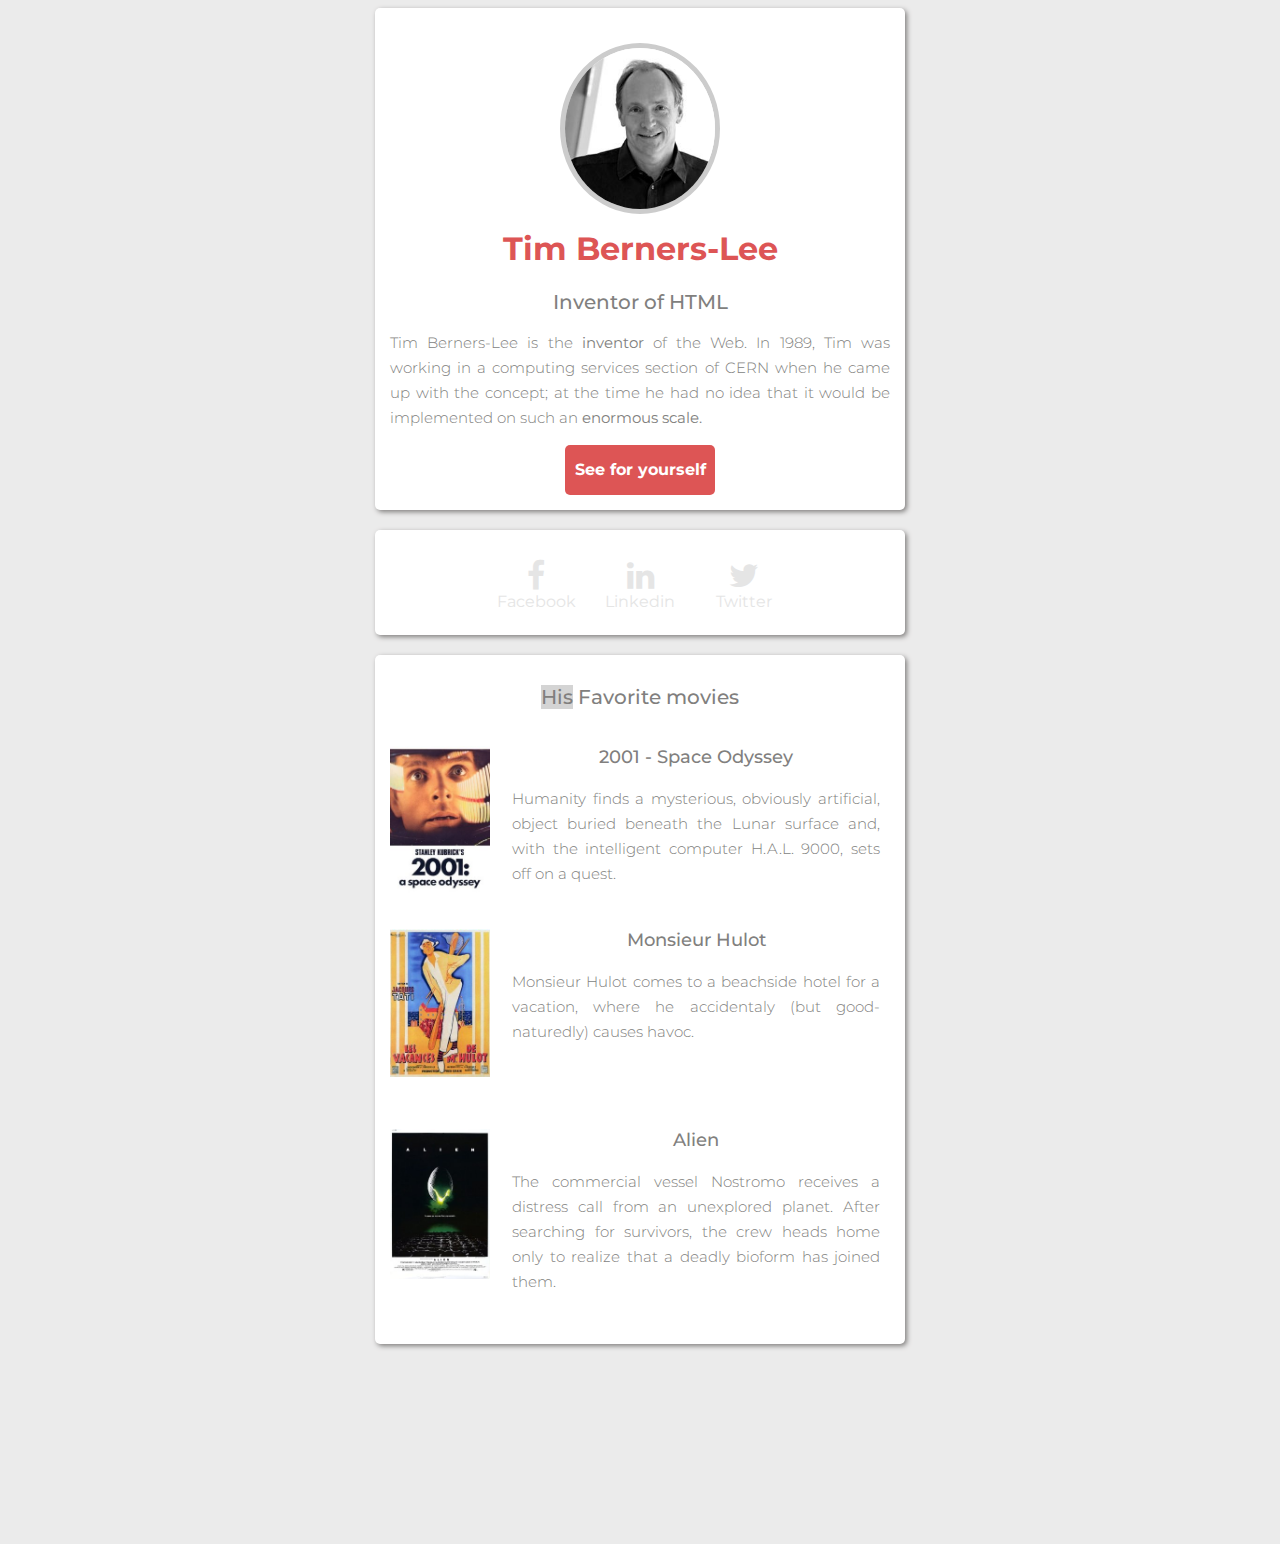
==== docs/index.html @ cbe31dfc "Ajout d'un dossier docs pour affichage en GitHub Pages" ====
<!DOCTYPE html>
<html lang="en">
  <head>
    <meta charset="UTF-8">
    <meta name="viewport" content="width=device-width, initial-scale=1.0">
    <meta http-equiv="X-UA-Compatible" content="ie=edge">
    <link rel="stylesheet" href="style.css">
    <link rel="stylesheet" href="https://cdnjs.cloudflare.com/ajax/libs/font-awesome/4.7.0/css/font-awesome.min.css">
    <link rel="stylesheet" href="http://fonts.googleapis.com/css?family=Open+Sans:400,300,700|Montserrat:400,700">
    <title>starting-web-developpment</title>
  </head>
  <body>
    <div class="page">
      <section>
        <div><img class="photo_tim" src="images/Tim_Berner_Lee.jpg" alt="Tim Berner Lee"></div>
        <h1>Tim Berners-Lee</h1>
        <h2>Inventor of HTML</h2>
        <p>Tim Berners-Lee is the <strong>inventor</strong> of the Web. In 1989, Tim was working in a computing services section of CERN when he came up with the concept; at the time he had no idea that it would be implemented on such an <strong>enormous scale.</strong></p>
        <div class="bouton"><a href="https://fr.wikipedia.org/wiki/Tim_Berners-Lee">See for yourself</a></div>
      </section>
      <section class="social">
        <ul>
          <li><a href="https://fr-fr.facebook.com/tim.berners.lee/"><i class="fa fa-facebook fa-2x" aria-hidden="true"></i><br/>Facebook</a></li>
          <li><a href="https://www.linkedin.com/pulse/sir-tim-berners-lee-andrew-maltzoff"><i class="fa fa-linkedin fa-2x" aria-hidden="true"></i><br/>Linkedin</a></li>
          <li><a href="https://twitter.com/timberners_lee"><i class="fa fa-twitter fa-2x" aria-hidden="true"></i><br/>Twitter</a></li>
        </ul>
      </section>
      <section class="film">
        <h2><span>His</span> Favorite movies</h2>
        <div class="film">
          <div class="gauche">
            <img src="images/2001.jpg" alt="2001 a space odyssey" class="affiche">
          </div>
          <div class="droite">
            <h3>2001 - Space Odyssey</h3>
            <p>Humanity finds a mysterious, obviously artificial, object buried beneath the Lunar surface and, with the intelligent computer H.A.L. 9000, sets off on a quest.</p>
          </div>
        </div>
        <div class="stop_float"></div>
        <div class="film">
          <div class="gauche">
            <img src="images/hulot.jpg" alt="Les vacances de Mr Hulot" class="affiche">
          </div>
          <div class="droite">
            <h3>Monsieur Hulot</h3>
            <p>Monsieur Hulot comes to a beachside hotel for a vacation, where he accidentaly (but good-naturedly) causes havoc.</p>
          </div>
        </div>
        <div class="stop_float"></div>
        <div class="film">
          <div class="gauche">
            <img src="images/alien.jpg" alt="Alien" class="affiche">
          </div>
          <div class="droite">
            <h3>Alien</h3>
            <p>The commercial vessel Nostromo receives a distress call from an unexplored planet. After searching for survivors, the crew heads home only to realize that a deadly bioform has joined them.</p>
          </div>
        </div>
      </section>
    </div>
  </body>
</html>
---- docs/style.css ----
body
{
  background-color: #ebebeb;
}

.page
{
  margin: auto;
}

section
{
  background-color: #fff;
  width: 500px;
  margin: auto;
  padding: 15px;
  font-family: 'Montserrat', sans-serif;
  margin-bottom: 20px;
  box-shadow: 2px 2px 5px #817f7e;
  border-radius: 5px;
}

h1
{
  color: #dd5555;
  text-align: center;
  margin-top: 15px;
  font-size: 200;
}

h2
{
  color: #817f7e;
  text-align: center;
  margin-top: 15px;
  font-weight: 500;
  font-size: 20px;
}

h3
{
  color: #817f7e;
  text-align: center;
  font-weight: 500;
  font-size: 18px;
  margin-top: 0;
}

h2 span
{
  background-color: #d4d4d4;
}

p
{
  color: #817f7e;
  font-size: 1em;
  text-align: justify;
  font-weight: 300;
  font-size: 15px;
  line-height: 25px;
}

.photo_tim
{
  display: block;
  width: 30%;
  border: #cccccc 5px solid;
  border-radius: 50%;
  margin: auto;
  margin-top:20px;
}

.bouton a
{
  display: block;
  margin: auto;
  width: 30%;
  height: 50px;
  background-color: #dd5555;
  border-radius:5px;
  line-height: 50px;
  text-decoration: none;
  text-align: center;
  font-weight: 700;
  color: #fff;
}

ul
{
  padding: 0;
  margin: 0 auto;
  list-style-type: none;
  text-align: center;
}

li
{
  display: inline-block;
  width:100px;
}

li a
{
  text-decoration: none;
  /*color: #817f7e;*/
  color: #e5e5e5;
}

li a:hover
{
  color: #817f7e;
}

i.fa.fa-facebook.fa-2x::before, i.fa.fa-linkedin.fa-2x::before, i.fa.fa-twitter.fa-2x::before
{
  /*text-align: center;*/
}

.social
{
  height: 60px;
  padding-top:30px;
}

.droite
{
  /*background-color:red;*/
  width: 368px;
  display: block;
  float: right;
  margin-right: 10px;

}

.gauche
{
  /*background-color: yellow;*/
  width: 120px;
  float: left;
  height: 180px;
}

.gauche img
{
  width: 100px;
}

.stop_float
{
  clear:both;
}

.film
{
  margin-bottom: 200px;
}

.film h2
{
  padding-bottom: 20px;
}
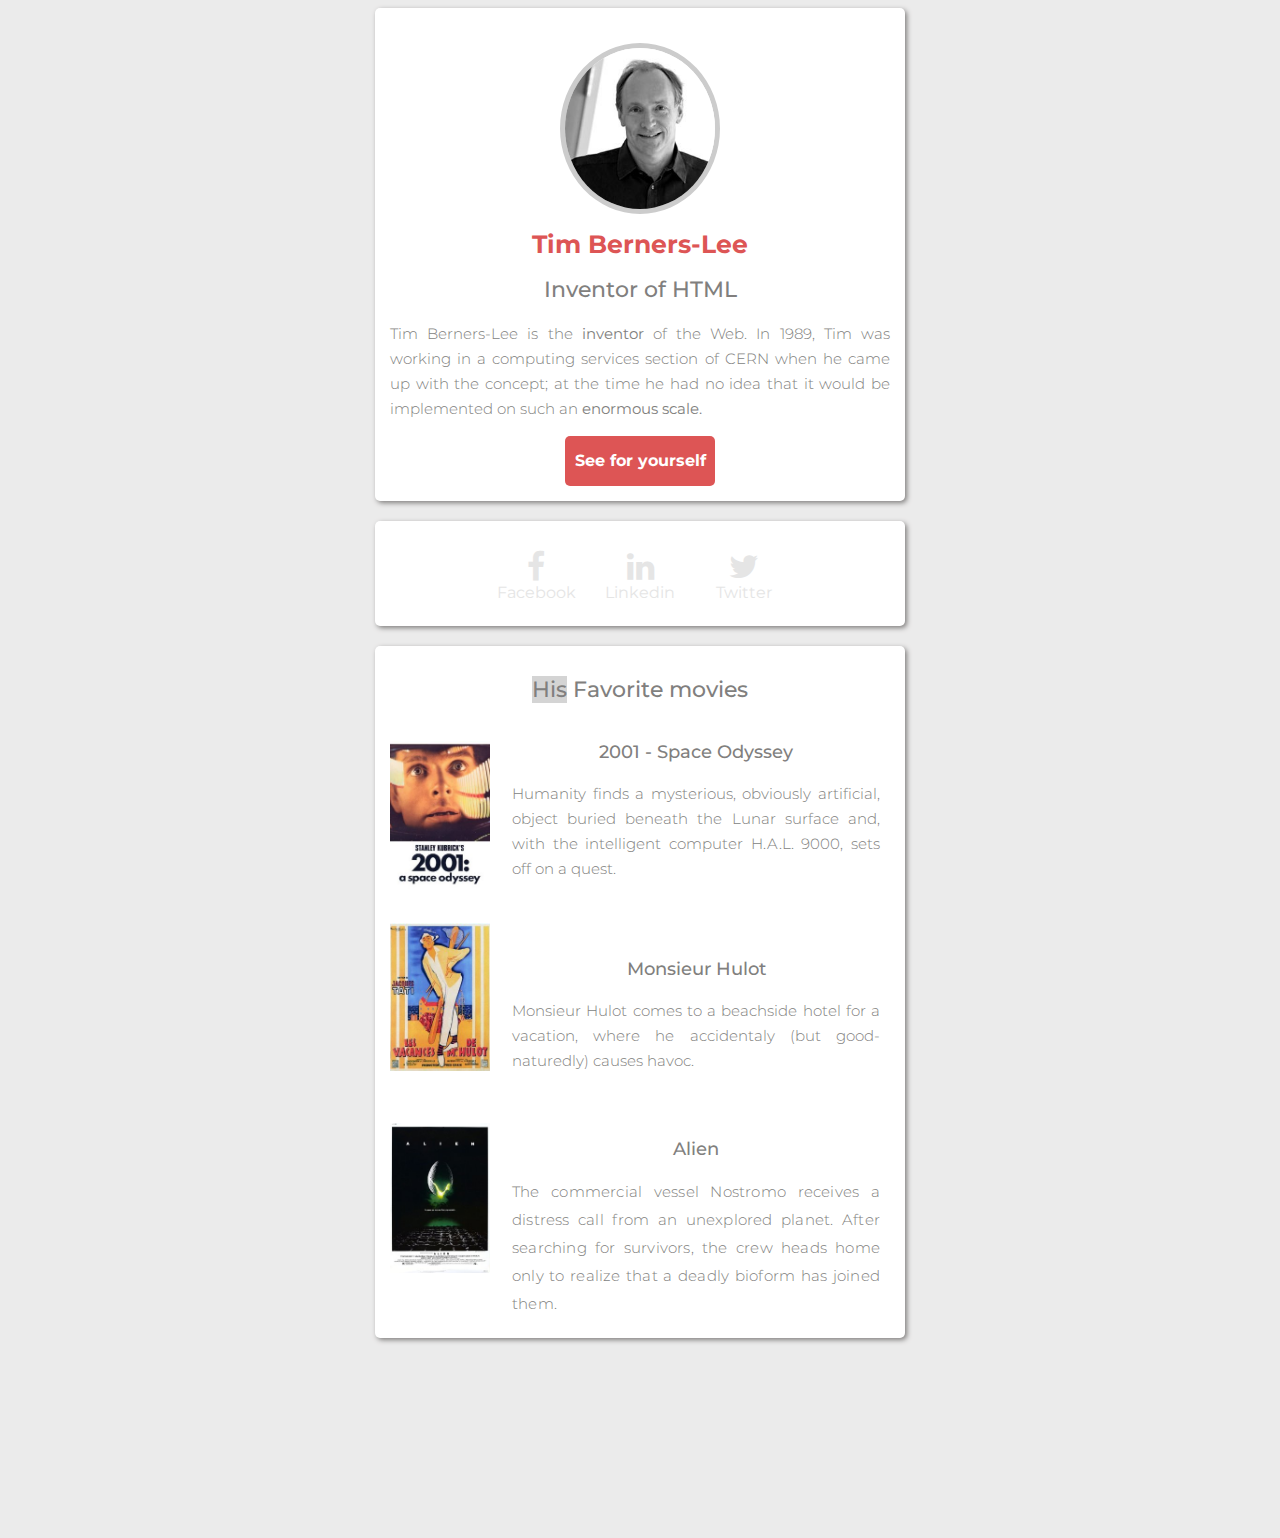
==== commit 3c58ce3d: "Correction précise des problème de positionnement affiches et textes" ====
--- a/docs/index.html
+++ b/docs/index.html
@@ -42,7 +42,7 @@
             <img src="images/hulot.jpg" alt="Les vacances de Mr Hulot" class="affiche">
           </div>
           <div class="droite">
-            <h3>Monsieur Hulot</h3>
+            <h3 id="titre_hulot">Monsieur Hulot</h3>
             <p>Monsieur Hulot comes to a beachside hotel for a vacation, where he accidentaly (but good-naturedly) causes havoc.</p>
           </div>
         </div>
@@ -52,8 +52,8 @@
             <img src="images/alien.jpg" alt="Alien" class="affiche">
           </div>
           <div class="droite">
-            <h3>Alien</h3>
-            <p>The commercial vessel Nostromo receives a distress call from an unexplored planet. After searching for survivors, the crew heads home only to realize that a deadly bioform has joined them.</p>
+            <h3 id="titre_alien"> Alien</h3>
+            <p id="texte_alien">The commercial vessel Nostromo receives a distress call from an unexplored planet. After searching for survivors, the crew heads home only to realize that a deadly bioform has joined them.</p>
           </div>
         </div>
       </section>
--- a/docs/style.css
+++ b/docs/style.css
@@ -25,7 +25,7 @@
   color: #dd5555;
   text-align: center;
   margin-top: 15px;
-  font-size: 200;
+  font-size: 25px;
 }
 
 h2
@@ -34,7 +34,7 @@
   text-align: center;
   margin-top: 15px;
   font-weight: 500;
-  font-size: 20px;
+  font-size: 22px;
 }
 
 h3
@@ -103,7 +103,6 @@
 li a
 {
   text-decoration: none;
-  /*color: #817f7e;*/
   color: #e5e5e5;
 }
 
@@ -160,3 +159,21 @@
 {
   padding-bottom: 20px;
 }
+
+/*------------Reglages alignement bizarre entre affiche et texte s'y rapportant------------*/
+
+h3#titre_hulot
+{
+  margin-top:35px;
+}
+
+h3#titre_alien
+{
+  margin-top: 15px;
+}
+
+p#texte_alien
+{
+  line-height: 28px;
+  letter-spacing: 0.2px;
+}
